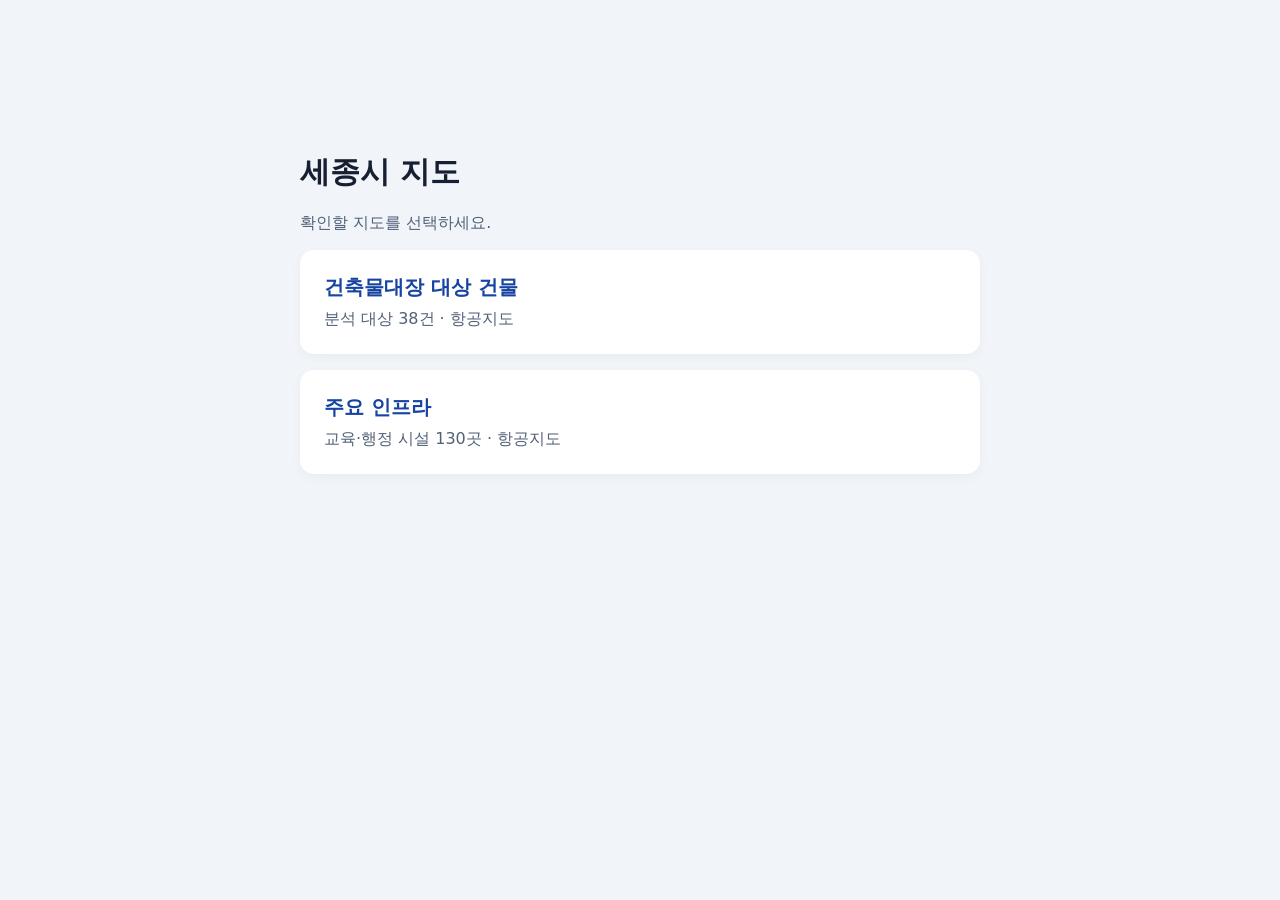
==== index.html @ f5a2c089 "Add files via upload" ====
<!doctype html>
<html lang="ko">
<head>
<meta charset="utf-8">
<meta name="viewport" content="width=device-width, initial-scale=1">
<title>세종시 지도</title>
<style>
body{margin:0;background:#f1f5f9;color:#172033;font-family:system-ui,sans-serif}main{max-width:680px;margin:12vh auto;padding:24px}h1{font-size:30px}p{color:#526078}a{display:block;background:white;padding:24px;margin:16px 0;border-radius:14px;color:#1644a0;text-decoration:none;box-shadow:0 3px 12px #1720330a}a:hover{background:#e8efff}a:focus-visible{outline:3px solid #1644a0}strong{display:block;font-size:20px}span{display:block;margin-top:8px;color:#526078}
</style>
</head>
<body><main>
<h1>세종시 지도</h1><p>확인할 지도를 선택하세요.</p>
<a href="건축물대장_38개_건물_지도.html"><strong>건축물대장 대상 건물</strong><span>분석 대상 38건 · 항공지도</span></a>
<a href="세종시_주요_인프라_지도.html"><strong>주요 인프라</strong><span>교육·행정 시설 130곳 · 항공지도</span></a>
</main></body></html>
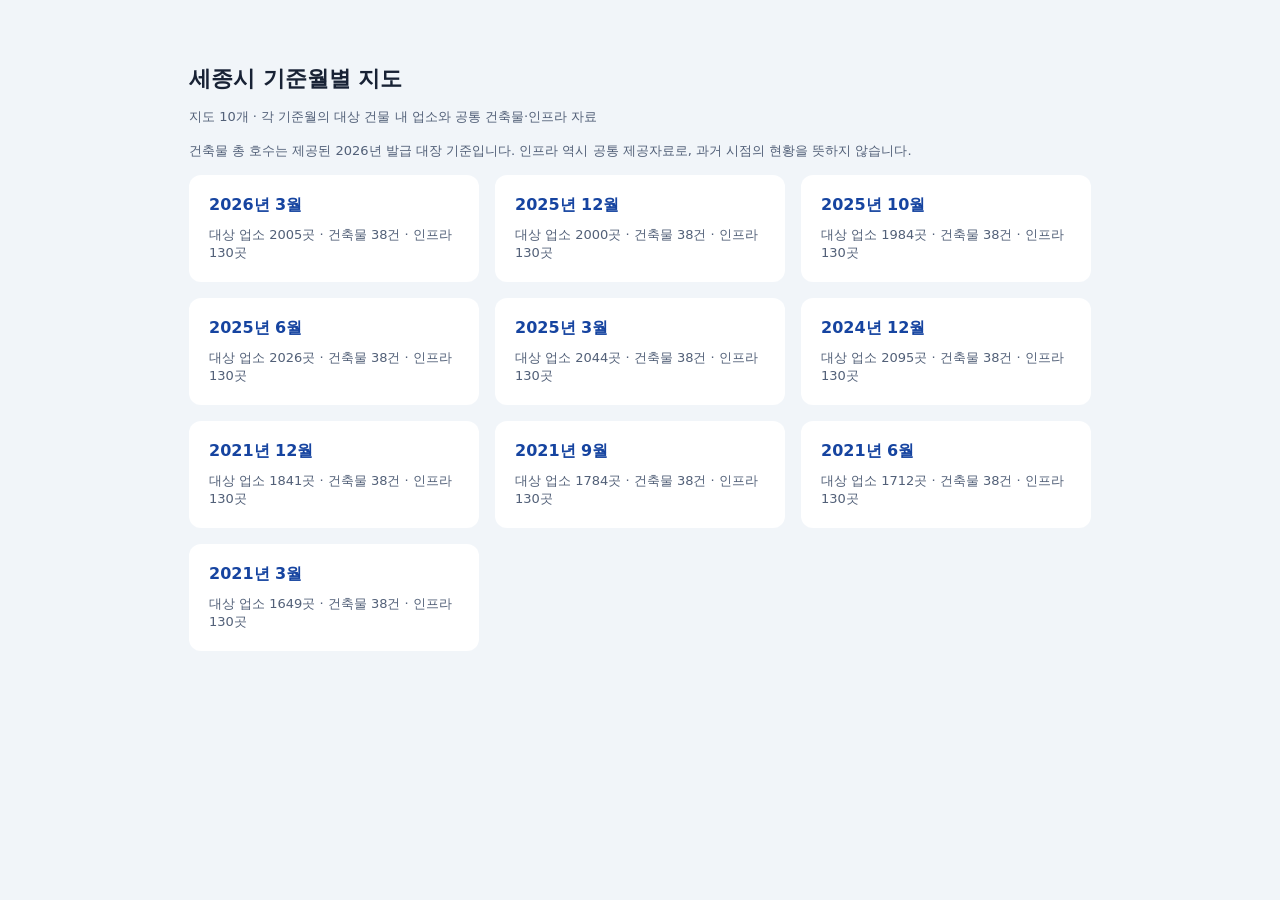
==== commit 5a13375a: "Add files via upload" ====
--- a/index.html
+++ b/index.html
@@ -1,15 +1 @@
-<!doctype html>
-<html lang="ko">
-<head>
-<meta charset="utf-8">
-<meta name="viewport" content="width=device-width, initial-scale=1">
-<title>세종시 지도</title>
-<style>
-body{margin:0;background:#f1f5f9;color:#172033;font-family:system-ui,sans-serif}main{max-width:680px;margin:12vh auto;padding:24px}h1{font-size:30px}p{color:#526078}a{display:block;background:white;padding:24px;margin:16px 0;border-radius:14px;color:#1644a0;text-decoration:none;box-shadow:0 3px 12px #1720330a}a:hover{background:#e8efff}a:focus-visible{outline:3px solid #1644a0}strong{display:block;font-size:20px}span{display:block;margin-top:8px;color:#526078}
-</style>
-</head>
-<body><main>
-<h1>세종시 지도</h1><p>확인할 지도를 선택하세요.</p>
-<a href="건축물대장_38개_건물_지도.html"><strong>건축물대장 대상 건물</strong><span>분석 대상 38건 · 항공지도</span></a>
-<a href="세종시_주요_인프라_지도.html"><strong>주요 인프라</strong><span>교육·행정 시설 130곳 · 항공지도</span></a>
-</main></body></html>
+<!doctype html><html lang="ko"><head><meta charset="utf-8"><meta name="viewport" content="width=device-width,initial-scale=1"><title>세종시 기준월별 지도</title><link rel="stylesheet" href="atlas.css"></head><body class="landing"><main><h1>세종시 기준월별 지도</h1><p>지도 10개 · 각 기준월의 대상 건물 내 업소와 공통 건축물·인프라 자료</p><p>건축물 총 호수는 제공된 2026년 발급 대장 기준입니다. 인프라 역시 공통 제공자료로, 과거 시점의 현황을 뜻하지 않습니다.</p><nav><a href="map_202603.html"><strong>2026년 3월</strong><span>대상 업소 2005곳 · 건축물 38건 · 인프라 130곳</span></a><a href="map_202512.html"><strong>2025년 12월</strong><span>대상 업소 2000곳 · 건축물 38건 · 인프라 130곳</span></a><a href="map_202510.html"><strong>2025년 10월</strong><span>대상 업소 1984곳 · 건축물 38건 · 인프라 130곳</span></a><a href="map_202506.html"><strong>2025년 6월</strong><span>대상 업소 2026곳 · 건축물 38건 · 인프라 130곳</span></a><a href="map_202503.html"><strong>2025년 3월</strong><span>대상 업소 2044곳 · 건축물 38건 · 인프라 130곳</span></a><a href="map_202412.html"><strong>2024년 12월</strong><span>대상 업소 2095곳 · 건축물 38건 · 인프라 130곳</span></a><a href="map_202112.html"><strong>2021년 12월</strong><span>대상 업소 1841곳 · 건축물 38건 · 인프라 130곳</span></a><a href="map_202109.html"><strong>2021년 9월</strong><span>대상 업소 1784곳 · 건축물 38건 · 인프라 130곳</span></a><a href="map_202106.html"><strong>2021년 6월</strong><span>대상 업소 1712곳 · 건축물 38건 · 인프라 130곳</span></a><a href="map_202103.html"><strong>2021년 3월</strong><span>대상 업소 1649곳 · 건축물 38건 · 인프라 130곳</span></a></nav></main></body></html>
--- a/atlas.css
+++ b/atlas.css
@@ -0,0 +1 @@
+*{box-sizing:border-box}body{margin:0;font-family:system-ui,"Malgun Gothic",sans-serif;color:#182235}#map{height:100vh;height:100dvh}#panel{position:fixed;z-index:10;left:14px;top:14px;width:350px;max-width:calc(100vw - 28px);max-height:calc(100dvh - 28px);overflow:auto;background:#fffffff5;border-radius:14px;padding:18px;box-shadow:0 4px 22px #0003}h1{font-size:22px;margin:0 0 12px}h2{font-size:18px}h3{font-size:15px}p{font-size:13px;line-height:1.6;color:#526078}select,input[type=search]{font:inherit;width:100%;padding:9px;border:1px solid #cbd5e1;border-radius:6px;background:white;margin-bottom:8px}label.layer{display:flex;gap:6px;align-items:center;margin:8px 0;font-size:14px}.dot{width:12px;height:12px;border-radius:50%;display:inline-block}button{font:inherit;cursor:pointer;padding:8px;border:1px solid #cbd5e1;border-radius:6px;background:white;margin:3px 0}button:hover{background:#eef2ff}button:focus-visible,a:focus-visible{outline:3px solid #2563eb}#details{border-top:1px solid #cbd5e1;margin-top:12px;padding-top:4px}.metric{display:block;font-size:25px;color:#c2410c;font-weight:700}.warning{background:#fff7ed;border-radius:6px;padding:9px}.source{font-size:11px;overflow-wrap:anywhere}.entry{display:block;width:100%;text-align:left;font-size:13px}.muted{font-size:12px;color:#526078}.result-list{max-height:250px;overflow:auto}.landing{background:#f1f5f9}.landing main{max-width:950px;margin:40px auto;padding:24px}.landing nav{display:grid;grid-template-columns:repeat(auto-fit,minmax(260px,1fr));gap:16px}.landing a{background:white;padding:20px;border-radius:12px;text-decoration:none;color:#1644a0}.landing span{display:block;margin-top:10px;color:#526078;font-size:13px}.popup-label{background:white;border:2px solid #f97316;padding:6px;border-radius:6px;white-space:nowrap;font-size:13px;font-weight:700}@media(max-width:600px){#panel{max-height:48dvh;left:8px;top:8px;width:310px;padding:12px}h1{font-size:18px}.landing main{margin:0;padding:20px}}
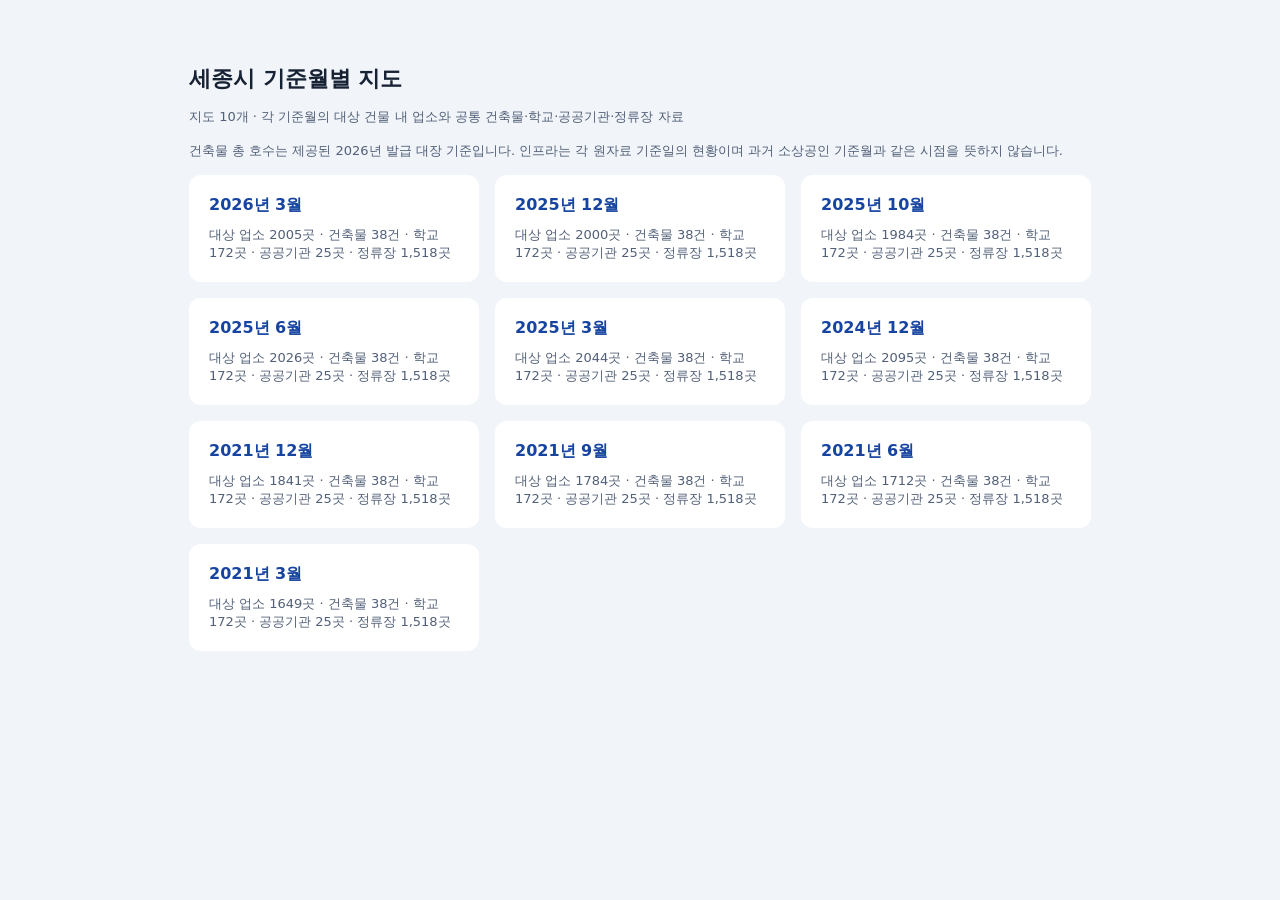
==== commit 7ef836fc: "Add files via upload" ====
--- a/index.html
+++ b/index.html
@@ -1 +1 @@
-<!doctype html><html lang="ko"><head><meta charset="utf-8"><meta name="viewport" content="width=device-width,initial-scale=1"><title>세종시 기준월별 지도</title><link rel="stylesheet" href="atlas.css"></head><body class="landing"><main><h1>세종시 기준월별 지도</h1><p>지도 10개 · 각 기준월의 대상 건물 내 업소와 공통 건축물·인프라 자료</p><p>건축물 총 호수는 제공된 2026년 발급 대장 기준입니다. 인프라 역시 공통 제공자료로, 과거 시점의 현황을 뜻하지 않습니다.</p><nav><a href="map_202603.html"><strong>2026년 3월</strong><span>대상 업소 2005곳 · 건축물 38건 · 인프라 130곳</span></a><a href="map_202512.html"><strong>2025년 12월</strong><span>대상 업소 2000곳 · 건축물 38건 · 인프라 130곳</span></a><a href="map_202510.html"><strong>2025년 10월</strong><span>대상 업소 1984곳 · 건축물 38건 · 인프라 130곳</span></a><a href="map_202506.html"><strong>2025년 6월</strong><span>대상 업소 2026곳 · 건축물 38건 · 인프라 130곳</span></a><a href="map_202503.html"><strong>2025년 3월</strong><span>대상 업소 2044곳 · 건축물 38건 · 인프라 130곳</span></a><a href="map_202412.html"><strong>2024년 12월</strong><span>대상 업소 2095곳 · 건축물 38건 · 인프라 130곳</span></a><a href="map_202112.html"><strong>2021년 12월</strong><span>대상 업소 1841곳 · 건축물 38건 · 인프라 130곳</span></a><a href="map_202109.html"><strong>2021년 9월</strong><span>대상 업소 1784곳 · 건축물 38건 · 인프라 130곳</span></a><a href="map_202106.html"><strong>2021년 6월</strong><span>대상 업소 1712곳 · 건축물 38건 · 인프라 130곳</span></a><a href="map_202103.html"><strong>2021년 3월</strong><span>대상 업소 1649곳 · 건축물 38건 · 인프라 130곳</span></a></nav></main></body></html>+<!doctype html><html lang="ko"><head><meta charset="utf-8"><meta name="viewport" content="width=device-width,initial-scale=1"><title>세종시 기준월별 지도</title><link rel="stylesheet" href="atlas.css"></head><body class="landing"><main><h1>세종시 기준월별 지도</h1><p>지도 10개 · 각 기준월의 대상 건물 내 업소와 공통 건축물·학교·공공기관·정류장 자료</p><p>건축물 총 호수는 제공된 2026년 발급 대장 기준입니다. 인프라는 각 원자료 기준일의 현황이며 과거 소상공인 기준월과 같은 시점을 뜻하지 않습니다.</p><nav><a href="map_202603.html"><strong>2026년 3월</strong><span>대상 업소 2005곳 · 건축물 38건 · 학교 172곳 · 공공기관 25곳 · 정류장 1,518곳</span></a><a href="map_202512.html"><strong>2025년 12월</strong><span>대상 업소 2000곳 · 건축물 38건 · 학교 172곳 · 공공기관 25곳 · 정류장 1,518곳</span></a><a href="map_202510.html"><strong>2025년 10월</strong><span>대상 업소 1984곳 · 건축물 38건 · 학교 172곳 · 공공기관 25곳 · 정류장 1,518곳</span></a><a href="map_202506.html"><strong>2025년 6월</strong><span>대상 업소 2026곳 · 건축물 38건 · 학교 172곳 · 공공기관 25곳 · 정류장 1,518곳</span></a><a href="map_202503.html"><strong>2025년 3월</strong><span>대상 업소 2044곳 · 건축물 38건 · 학교 172곳 · 공공기관 25곳 · 정류장 1,518곳</span></a><a href="map_202412.html"><strong>2024년 12월</strong><span>대상 업소 2095곳 · 건축물 38건 · 학교 172곳 · 공공기관 25곳 · 정류장 1,518곳</span></a><a href="map_202112.html"><strong>2021년 12월</strong><span>대상 업소 1841곳 · 건축물 38건 · 학교 172곳 · 공공기관 25곳 · 정류장 1,518곳</span></a><a href="map_202109.html"><strong>2021년 9월</strong><span>대상 업소 1784곳 · 건축물 38건 · 학교 172곳 · 공공기관 25곳 · 정류장 1,518곳</span></a><a href="map_202106.html"><strong>2021년 6월</strong><span>대상 업소 1712곳 · 건축물 38건 · 학교 172곳 · 공공기관 25곳 · 정류장 1,518곳</span></a><a href="map_202103.html"><strong>2021년 3월</strong><span>대상 업소 1649곳 · 건축물 38건 · 학교 172곳 · 공공기관 25곳 · 정류장 1,518곳</span></a></nav></main></body></html>
--- a/atlas.css
+++ b/atlas.css
@@ -1 +1,6 @@
 *{box-sizing:border-box}body{margin:0;font-family:system-ui,"Malgun Gothic",sans-serif;color:#182235}#map{height:100vh;height:100dvh}#panel{position:fixed;z-index:10;left:14px;top:14px;width:350px;max-width:calc(100vw - 28px);max-height:calc(100dvh - 28px);overflow:auto;background:#fffffff5;border-radius:14px;padding:18px;box-shadow:0 4px 22px #0003}h1{font-size:22px;margin:0 0 12px}h2{font-size:18px}h3{font-size:15px}p{font-size:13px;line-height:1.6;color:#526078}select,input[type=search]{font:inherit;width:100%;padding:9px;border:1px solid #cbd5e1;border-radius:6px;background:white;margin-bottom:8px}label.layer{display:flex;gap:6px;align-items:center;margin:8px 0;font-size:14px}.dot{width:12px;height:12px;border-radius:50%;display:inline-block}button{font:inherit;cursor:pointer;padding:8px;border:1px solid #cbd5e1;border-radius:6px;background:white;margin:3px 0}button:hover{background:#eef2ff}button:focus-visible,a:focus-visible{outline:3px solid #2563eb}#details{border-top:1px solid #cbd5e1;margin-top:12px;padding-top:4px}.metric{display:block;font-size:25px;color:#c2410c;font-weight:700}.warning{background:#fff7ed;border-radius:6px;padding:9px}.source{font-size:11px;overflow-wrap:anywhere}.entry{display:block;width:100%;text-align:left;font-size:13px}.muted{font-size:12px;color:#526078}.result-list{max-height:250px;overflow:auto}.landing{background:#f1f5f9}.landing main{max-width:950px;margin:40px auto;padding:24px}.landing nav{display:grid;grid-template-columns:repeat(auto-fit,minmax(260px,1fr));gap:16px}.landing a{background:white;padding:20px;border-radius:12px;text-decoration:none;color:#1644a0}.landing span{display:block;margin-top:10px;color:#526078;font-size:13px}.popup-label{background:white;border:2px solid #f97316;padding:6px;border-radius:6px;white-space:nowrap;font-size:13px;font-weight:700}@media(max-width:600px){#panel{max-height:48dvh;left:8px;top:8px;width:310px;padding:12px}h1{font-size:18px}.landing main{margin:0;padding:20px}}
+/* Labels pass clicks through; polygons provide population details. */
+.air-controls{border:1px solid #b6d7d0;border-radius:8px;padding:10px;margin:8px 0 12px;background:#f4fbf9}.air-controls h2{font-size:16px;margin:0 0 6px}.air-controls p{font-size:11px;margin:5px 0}.air-notice{background:#e1f0ed;color:#204b43;padding:7px;border-radius:5px}.air-source{font-size:11px;margin-top:8px}.air-source summary,.air-controls summary{cursor:pointer}.air-table{border-collapse:collapse;width:100%;font-size:12px;margin:8px 0}.air-table caption{text-align:left;font-size:10px;color:#526078}.air-table th,.air-table td{border-bottom:1px solid #d4e4df;padding:5px 2px}.air-table th{text-align:left;font-weight:500}.air-table td{text-align:right;font-weight:700;font-variant-numeric:tabular-nums}.air-current{background:#d6ece6}.air-ramp{height:9px;border-radius:3px;background:linear-gradient(90deg,#d5f3ee,#13695f)}.air-scale{display:flex;justify-content:space-between;font-size:11px}.air-badge{white-space:nowrap;border:2px solid white;border-radius:7px;padding:5px 7px;box-shadow:0 2px 6px #0006;font-size:12px;font-weight:700;margin:0}.air-badge:hover{filter:brightness(1.12)}.air-building{margin-top:12px;border-top:1px solid #b6d7d0}.air-controls button:disabled{cursor:default;opacity:.5}
+.district-label{pointer-events:none;user-select:none;white-space:nowrap;padding:3px 7px;border-radius:5px;background:#0f172ac9;color:#fff8bd;border:1px solid #fef08a99;text-shadow:0 1px 2px #000;font-size:13px;font-weight:700;box-shadow:0 1px 3px #0004}
+.population-controls{border-top:1px solid #e2e8f0;padding-top:5px;margin-top:8px}#population-legend{display:grid;grid-template-columns:1fr 1fr;gap:5px;font-size:11px;margin-bottom:8px}#population-legend span{display:flex;align-items:center;gap:5px}#population-legend i{display:inline-block;width:14px;height:14px;border:1px solid #64748b;border-radius:2px}#population-detail:not(:empty){border-top:1px solid #cbd5e1;margin-top:8px}#population-detail h3{margin:8px 0}#population-detail strong{font-size:17px;color:#9a3412}
+.district-controls{border-top:1px solid #e2e8f0;border-bottom:1px solid #e2e8f0;padding:6px 0;margin-bottom:10px}.district-controls p{margin:2px 0 6px;font-size:11px}.boundary-swatch{display:inline-block;width:16px;border-top:3px solid #d6ae15}.boundary-source{font-size:11px;color:#526078;margin-bottom:6px}.boundary-source p{overflow-wrap:anywhere}.boundary-source a{color:#1644a0}
